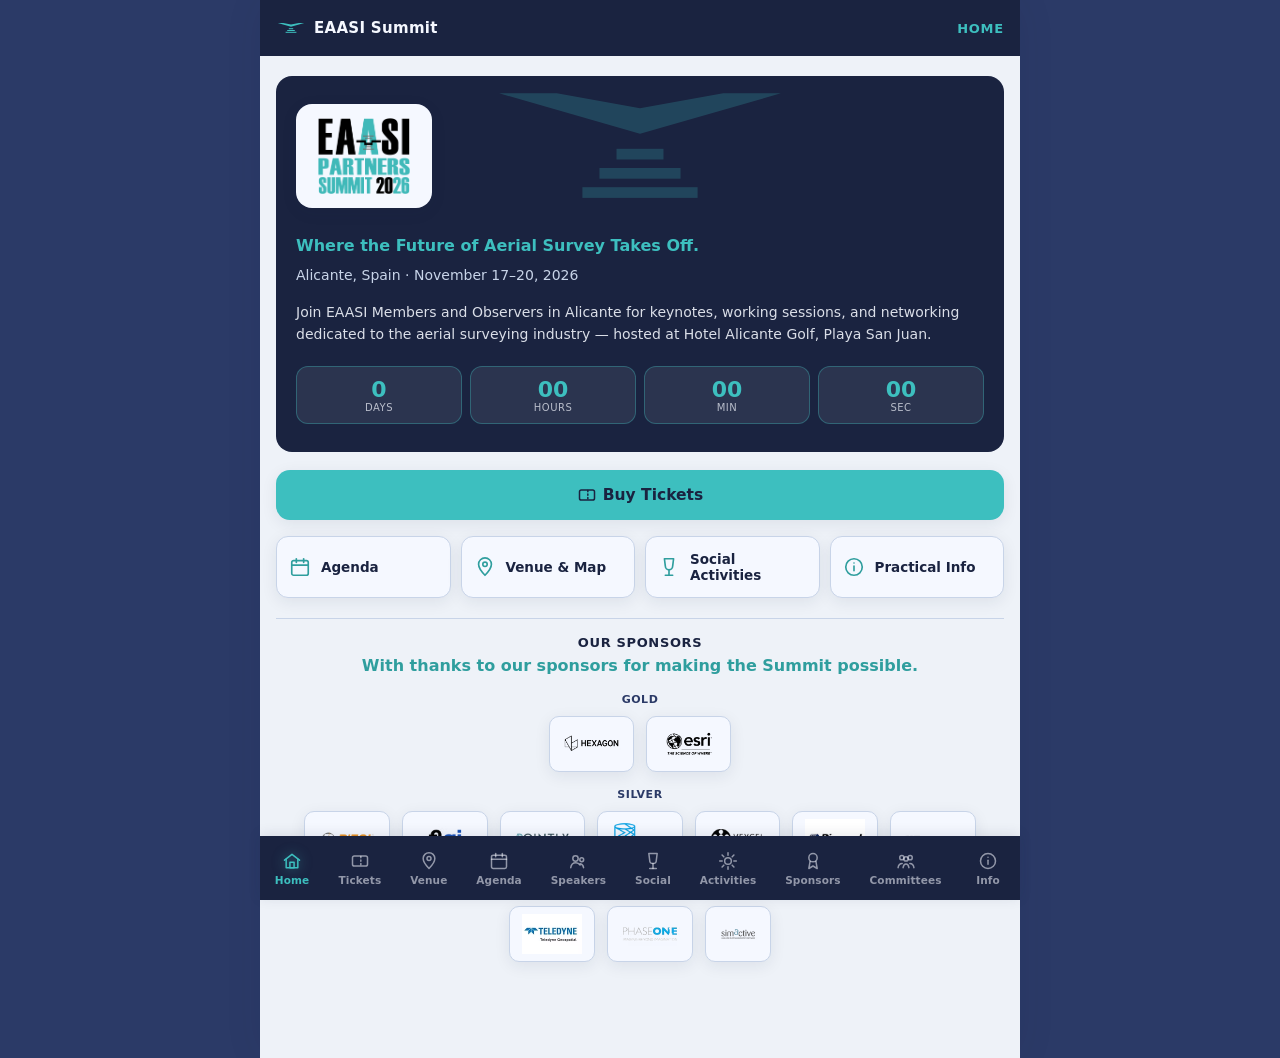
==== index.html @ a3c04e11 "Initial deploy of EAASI Summit 2026 PWA" ====
<!DOCTYPE html>
<html lang="en">
<head>
  <meta charset="UTF-8" />
  <meta name="viewport" content="width=device-width, initial-scale=1, viewport-fit=cover" />
  <title>EAASI Partners Summit 2026</title>
  <meta name="description" content="Agenda, venue, speakers, and event info for the EAASI Partners Summit 2026 in Alicante, Spain." />

  <link rel="manifest" href="/manifest.json" />
  <meta name="theme-color" content="#3DBFBF" />

  <link rel="icon" href="/icons/icon-192.png" type="image/png" />
  <link rel="apple-touch-icon" href="/icons/icon-192.png" />
  <meta name="apple-mobile-web-app-capable" content="yes" />
  <meta name="apple-mobile-web-app-status-bar-style" content="black-translucent" />
  <meta name="apple-mobile-web-app-title" content="EAASI Summit" />
  <meta name="mobile-web-app-capable" content="yes" />

  <link rel="stylesheet" href="/css/styles.css" />
</head>
<body>
  <div id="app-shell"></div>
  <script type="module" src="/js/main.js"></script>
</body>
</html>
---- css/styles.css ----
/* EAASI Partners Summit 2026 — design tokens (from BRIEF.md / README.md, keep exact) */
:root {
  --teal: #3DBFBF;
  --teal-dark: #2f9e9e;
  --navy: #1A2340;
  --mid-navy: #2B3A67;
  --slate: #2C3E50;
  --ice-blue: #EEF2F8;
  --cloud: #F5F8FF;
  --periwinkle: #C8D4E8;
  --gold: #C9A84C;
  --silver: #6A7A8E;
  --bronze: #A0704A;

  --font-sans: Calibri, "Segoe UI", system-ui, -apple-system, "Helvetica Neue", Arial, sans-serif;

  --radius-card: 16px;
  --radius-chip: 999px;
  --shadow-card: 0 4px 16px rgba(26, 35, 64, 0.08);
  --shadow-nav: 0 -2px 12px rgba(26, 35, 64, 0.10);

  --nav-height: 64px;
  --header-height: 56px;
  --app-max-width: 640px;
}

* { box-sizing: border-box; }

html, body {
  margin: 0;
  padding: 0;
  height: 100%;
}

body {
  font-family: var(--font-sans);
  color: var(--slate);
  background: var(--ice-blue);
  -webkit-font-smoothing: antialiased;
  overscroll-behavior-y: none;
}

#app-shell {
  max-width: var(--app-max-width);
  margin: 0 auto;
  min-height: 100vh;
  background: var(--ice-blue);
  display: flex;
  flex-direction: column;
  position: relative;
  box-shadow: 0 0 40px rgba(26, 35, 64, 0.06);
}

a { color: inherit; text-decoration: none; }
button { font-family: inherit; }

h1, h2, h3, h4 { margin: 0; font-weight: 700; color: var(--navy); }

/* ---------- Header ---------- */
.app-header {
  height: var(--header-height);
  display: flex;
  align-items: center;
  justify-content: space-between;
  padding: 0 16px;
  background: var(--navy);
  color: var(--cloud);
  position: sticky;
  top: 0;
  z-index: 20;
  flex-shrink: 0;
}
.app-header .brand {
  display: flex;
  align-items: center;
  gap: 8px;
  font-weight: 700;
  font-size: 15px;
  letter-spacing: 0.02em;
}
.app-header .brand .scan-glyph-mark {
  width: 30px;
  height: 15px;
  flex-shrink: 0;
}
.app-header .section-title {
  font-size: 13px;
  color: var(--teal);
  font-weight: 600;
  text-transform: uppercase;
  letter-spacing: 0.06em;
}

/* ---------- Hamburger button (mobile only) ---------- */
.hamburger-btn {
  display: flex;
  flex-direction: column;
  justify-content: center;
  align-items: flex-end;
  gap: 4px;
  width: 32px;
  height: 32px;
  padding: 6px 4px;
  background: none;
  border: none;
  cursor: pointer;
  flex-shrink: 0;
}
.hamburger-btn span {
  display: block;
  width: 100%;
  height: 2px;
  border-radius: 2px;
  background: var(--cloud);
}
.hamburger-btn span:nth-child(2) { width: 70%; }

/* ---------- Mobile nav drawer ---------- */
.mobile-menu {
  position: fixed;
  inset: 0;
  left: 50%;
  transform: translateX(-50%);
  width: 100%;
  max-width: var(--app-max-width);
  z-index: 60;
  background: var(--navy);
  display: flex;
  flex-direction: column;
}
.mobile-menu-header {
  height: var(--header-height);
  flex-shrink: 0;
  display: flex;
  align-items: center;
  justify-content: space-between;
  padding: 0 16px;
  border-bottom: 1px solid rgba(245, 248, 255, 0.1);
}
.mobile-menu-header .brand {
  display: flex;
  align-items: center;
  gap: 8px;
  font-weight: 700;
  font-size: 15px;
  color: var(--cloud);
}
.mobile-menu-list {
  flex: 1;
  overflow-y: auto;
  padding: 8px 16px 24px;
}
.mobile-menu-item {
  display: flex;
  align-items: center;
  gap: 16px;
  padding: 16px 6px;
  border-bottom: 1px solid rgba(245, 248, 255, 0.08);
  color: rgba(245, 248, 255, 0.8);
  font-size: 16px;
  font-weight: 700;
}
.mobile-menu-item svg { width: 22px; height: 22px; flex-shrink: 0; }
.mobile-menu-item.is-active { color: var(--teal); }

/* ---------- Main content ---------- */
main {
  flex: 1;
  padding: 20px 16px calc(var(--nav-height) + 28px);
}

.section-heading {
  position: relative;
  padding-left: 14px;
  margin-bottom: 16px;
}
.section-heading::before {
  content: "";
  position: absolute;
  left: 0;
  top: 2px;
  bottom: 2px;
  width: 4px;
  border-radius: 2px;
  background: var(--teal);
}
.section-heading h1 {
  font-size: 26px;
  line-height: 1.15;
}
.section-heading p {
  margin: 4px 0 0;
  color: var(--mid-navy);
  font-size: 14px;
}

/* ---------- Venue ---------- */
.venue-hero-img {
  display: block;
  width: 100%;
  height: 200px;
  object-fit: cover;
  border-radius: var(--radius-card);
  margin-bottom: 14px;
  box-shadow: var(--shadow-card);
}

/* ---------- Cards ---------- */
.card {
  background: var(--cloud);
  border: 1px solid var(--periwinkle);
  border-radius: var(--radius-card);
  box-shadow: var(--shadow-card);
  padding: 18px;
  margin-bottom: 14px;
  position: relative;
  overflow: hidden;
}
.card::before {
  content: "";
  position: absolute;
  top: 0; left: 0; right: 0;
  height: 4px;
  background: var(--teal);
}
.card.card--flush { padding: 0; overflow: hidden; }

/* ---------- Tickets ---------- */
.fee-table-heading {
  font-size: 16px;
  font-weight: 800;
  color: var(--teal-dark);
  padding: 16px 18px 6px;
}
.fee-row {
  display: flex;
  align-items: center;
  justify-content: space-between;
  gap: 10px;
  padding: 14px 18px;
  border-top: 1px dashed var(--periwinkle);
}
.fee-label {
  font-weight: 700;
  color: var(--navy);
  font-size: 14px;
}
.fee-tier {
  font-weight: 400;
  color: var(--mid-navy);
}
.fee-price {
  font-weight: 700;
  color: var(--slate);
  font-size: 15px;
  white-space: nowrap;
}
.card.card--tappable {
  cursor: pointer;
  transition: transform 0.15s ease, box-shadow 0.15s ease;
}
.card.card--tappable:active { transform: scale(0.98); }

.card h3 { font-size: 17px; margin-bottom: 4px; }
.card .meta {
  font-size: 13px;
  color: var(--mid-navy);
  display: flex;
  flex-wrap: wrap;
  gap: 4px 10px;
  margin-bottom: 8px;
}
.card .desc { font-size: 14px; line-height: 1.5; color: var(--slate); }

/* ---------- Buttons / chips ---------- */
.btn {
  display: inline-flex;
  align-items: center;
  justify-content: center;
  gap: 6px;
  border: none;
  border-radius: 12px;
  padding: 11px 18px;
  font-size: 14px;
  font-weight: 700;
  cursor: pointer;
  background: var(--teal);
  color: var(--navy);
}
.btn:active { background: var(--teal-dark); }
.buy-tickets-btn {
  width: 100%;
  padding: 15px 18px;
  font-size: 15.5px;
  border-radius: 14px;
  margin-bottom: 16px;
  box-shadow: var(--shadow-card);
}
.buy-tickets-btn svg { width: 20px; height: 20px; }
.btn.btn--ghost {
  background: transparent;
  border: 1.5px solid var(--teal);
  color: var(--navy);
}
.btn.btn--outline-light {
  background: transparent;
  border: 1.5px solid rgba(245, 248, 255, 0.5);
  color: var(--cloud);
}

.chip {
  display: inline-flex;
  align-items: center;
  padding: 7px 14px;
  border-radius: var(--radius-chip);
  font-size: 13px;
  font-weight: 600;
  background: var(--cloud);
  border: 1px solid var(--periwinkle);
  color: var(--mid-navy);
  cursor: pointer;
  white-space: nowrap;
}
.chip.is-active {
  background: var(--teal);
  border-color: var(--teal);
  color: var(--navy);
}

.chip-row {
  display: flex;
  gap: 8px;
  overflow-x: auto;
  padding-bottom: 4px;
  margin-bottom: 16px;
  -ms-overflow-style: none;
  scrollbar-width: none;
}
.chip-row::-webkit-scrollbar { display: none; }

.tag {
  display: inline-block;
  font-size: 11px;
  font-weight: 700;
  text-transform: uppercase;
  letter-spacing: 0.04em;
  padding: 3px 9px;
  border-radius: var(--radius-chip);
  background: var(--mid-navy);
  color: var(--cloud);
}

/* ---------- Bottom nav ---------- */
.bottom-nav {
  position: fixed;
  bottom: 0;
  left: 50%;
  transform: translateX(-50%);
  width: 100%;
  max-width: var(--app-max-width);
  height: var(--nav-height);
  background: var(--navy);
  box-shadow: var(--shadow-nav);
  display: flex;
  overflow-x: auto;
  z-index: 30;
  scrollbar-width: none;
}
.bottom-nav::-webkit-scrollbar { display: none; }

@media (max-width: 699px) {
  .bottom-nav { display: none; }
  main { padding-bottom: 28px; }
}

.nav-item {
  flex: 1 0 auto;
  min-width: 64px;
  display: flex;
  flex-direction: column;
  align-items: center;
  justify-content: center;
  gap: 3px;
  background: none;
  border: none;
  color: rgba(245, 248, 255, 0.55);
  padding: 6px 8px;
  font-size: 10.5px;
  font-weight: 600;
  letter-spacing: 0.01em;
}
.nav-item svg { width: 20px; height: 20px; }
.chevron { width: 18px; height: 18px; flex-shrink: 0; }
.external-icon { width: 15px; height: 15px; flex-shrink: 0; }
.sheet-close svg { width: 14px; height: 14px; }
.nav-item.is-active { color: var(--teal); }
.nav-item.is-active svg { filter: drop-shadow(0 0 6px rgba(61, 191, 191, 0.5)); }

/* ---------- Home hero ---------- */
.hero {
  position: relative;
  background: var(--navy);
  color: var(--cloud);
  border-radius: var(--radius-card);
  padding: 28px 20px 24px;
  margin-bottom: 18px;
  overflow: hidden;
}
.hero .scan-glyph-motif {
  position: absolute;
  top: -4px;
  left: 50%;
  transform: translateX(-50%);
  width: 320px;
  height: 160px;
  opacity: 0.22;
  pointer-events: none;
}
.hero .eyebrow {
  color: var(--teal);
  font-size: 13px;
  font-weight: 700;
  text-transform: uppercase;
  letter-spacing: 0.08em;
  margin-bottom: 8px;
  position: relative;
}
.hero .logo-badge {
  position: relative;
  display: inline-block;
  background: var(--cloud);
  border-radius: 16px;
  padding: 14px 22px;
  margin-bottom: 18px;
  box-shadow: var(--shadow-card);
}
.hero .logo-badge img {
  display: block;
  height: 76px;
  width: auto;
}
.hero-tagline {
  position: relative;
  color: var(--teal);
  font-weight: 800;
  font-size: 16px;
  line-height: 1.3;
  margin: 0 0 10px;
  max-width: 85%;
}
.sr-only {
  position: absolute;
  width: 1px;
  height: 1px;
  padding: 0;
  margin: -1px;
  overflow: hidden;
  clip: rect(0, 0, 0, 0);
  white-space: nowrap;
  border: 0;
}
.hero h1 {
  color: var(--cloud);
  font-size: 28px;
  line-height: 1.2;
  margin-bottom: 6px;
  position: relative;
  max-width: 80%;
}
.hero .location-dates {
  font-size: 14px;
  color: var(--periwinkle);
  margin-bottom: 18px;
  position: relative;
}
.hero .welcome {
  font-size: 14px;
  line-height: 1.6;
  color: rgba(245, 248, 255, 0.88);
  margin-bottom: 20px;
  position: relative;
}

.countdown {
  position: relative;
  display: grid;
  grid-template-columns: repeat(4, 1fr);
  gap: 8px;
  margin-bottom: 4px;
}
.countdown .unit {
  background: rgba(245, 248, 255, 0.08);
  border: 1px solid rgba(61, 191, 191, 0.35);
  border-radius: 12px;
  padding: 10px 4px;
  text-align: center;
}
.countdown .unit .num {
  font-size: 22px;
  font-weight: 800;
  color: var(--teal);
  font-variant-numeric: tabular-nums;
}
.countdown .unit .label {
  font-size: 10px;
  text-transform: uppercase;
  letter-spacing: 0.05em;
  color: rgba(245, 248, 255, 0.7);
}

.quick-links {
  display: grid;
  grid-template-columns: 1fr 1fr;
  gap: 10px;
  margin-bottom: 8px;
}
.quick-link {
  display: flex;
  align-items: center;
  gap: 10px;
  background: var(--cloud);
  border: 1px solid var(--periwinkle);
  border-radius: 12px;
  padding: 14px 12px;
  font-size: 13.5px;
  font-weight: 700;
  color: var(--navy);
  box-shadow: var(--shadow-card);
}
.quick-link .dot {
  width: 8px; height: 8px;
  border-radius: 50%;
  background: var(--teal);
  flex-shrink: 0;
}
.quick-link svg {
  width: 22px;
  height: 22px;
  flex-shrink: 0;
  color: var(--teal-dark);
}

/* ---------- Home sponsor strip ---------- */
.sponsor-strip {
  display: block;
  margin-top: 20px;
  padding: 16px 4px 4px;
  border-top: 1px solid var(--periwinkle);
}
.sponsor-strip-heading {
  font-size: 13px;
  font-weight: 800;
  text-transform: uppercase;
  letter-spacing: 0.05em;
  color: var(--navy);
  text-align: center;
}
.sponsor-strip-thanks {
  font-size: 16px;
  font-weight: 800;
  color: var(--teal-dark);
  text-align: center;
  margin: 6px 0 18px;
}
.sponsor-strip-group { margin-bottom: 16px; }
.sponsor-strip-group:last-child { margin-bottom: 0; }
.sponsor-strip-group .tier-label {
  font-size: 11px;
  font-weight: 800;
  text-transform: uppercase;
  letter-spacing: 0.05em;
  color: var(--mid-navy);
  margin-bottom: 10px;
  text-align: center;
}
.sponsor-strip-logos {
  display: flex;
  flex-wrap: wrap;
  justify-content: center;
  gap: 12px;
}
.sponsor-chip {
  background: var(--cloud);
  border: 1px solid var(--periwinkle);
  border-radius: 10px;
  padding: 6px 12px;
  height: 56px;
  display: flex;
  align-items: center;
  justify-content: center;
  box-shadow: var(--shadow-card);
}
.sponsor-chip img {
  max-height: 40px;
  max-width: 140px;
  object-fit: contain;
  display: block;
}
.sponsor-chip--text {
  font-size: 12px;
  font-weight: 700;
  color: var(--mid-navy);
}

/* ---------- Avatars / image placeholders ---------- */
.avatar {
  width: 56px;
  height: 56px;
  border-radius: 50%;
  flex-shrink: 0;
  display: flex;
  align-items: center;
  justify-content: center;
  background: var(--mid-navy);
  color: var(--cloud);
  font-weight: 700;
  font-size: 18px;
  overflow: hidden;
}
.avatar img { width: 100%; height: 100%; object-fit: cover; }
.avatar.avatar--lg { width: 88px; height: 88px; font-size: 26px; }

.img-placeholder {
  display: flex;
  align-items: center;
  justify-content: center;
  background: var(--mid-navy);
  color: var(--periwinkle);
  font-size: 12px;
  font-weight: 600;
  text-align: center;
  padding: 8px;
}

/* ---------- Lists / rows ---------- */
.list-row {
  display: flex;
  align-items: center;
  gap: 12px;
}

.speaker-grid {
  display: grid;
  grid-template-columns: 1fr 1fr;
  gap: 12px;
}
.speaker-card {
  background: var(--cloud);
  border: 1px solid var(--periwinkle);
  border-radius: var(--radius-card);
  box-shadow: var(--shadow-card);
  padding: 14px 12px;
  text-align: center;
  cursor: pointer;
}
.speaker-card .avatar { margin: 0 auto 10px; }
.speaker-card h4 { font-size: 14px; margin-bottom: 2px; }
.speaker-card .role { font-size: 12px; color: var(--mid-navy); }
.speaker-card .company { font-size: 12px; color: var(--slate); font-weight: 600; }

/* ---------- Sponsors ---------- */
.sponsor-row {
  display: flex;
  align-items: center;
  gap: 14px;
}
.sponsor-logo {
  width: 108px;
  height: 64px;
  border-radius: 12px;
  flex-shrink: 0;
  object-fit: contain;
}
.tier-badge {
  font-size: 11px;
  font-weight: 800;
  text-transform: uppercase;
  letter-spacing: 0.04em;
  padding: 3px 10px;
  border-radius: var(--radius-chip);
  color: #fff;
  display: inline-block;
}
.tier-badge.tier-gold { background: var(--gold); color: #3a2f0f; }
.tier-badge.tier-silver { background: var(--silver); }
.tier-badge.tier-bronze { background: var(--bronze); }

/* ---------- Committees ---------- */
.committee-members {
  margin-top: 10px;
  padding-top: 10px;
  border-top: 1px solid var(--periwinkle);
  font-size: 13px;
  color: var(--slate);
}
.committee-members ul { margin: 6px 0 0; padding-left: 18px; }

/* ---------- FAQ accordion ---------- */
.faq-item { border-bottom: 1px solid var(--periwinkle); }
.faq-item:last-child { border-bottom: none; }
.faq-question {
  width: 100%;
  text-align: left;
  background: none;
  border: none;
  padding: 14px 4px;
  display: flex;
  justify-content: space-between;
  align-items: center;
  gap: 10px;
  font-size: 14.5px;
  font-weight: 700;
  color: var(--navy);
  cursor: pointer;
}
.faq-question .chevron {
  flex-shrink: 0;
  transition: transform 0.2s ease;
  color: var(--teal);
}
.faq-item.is-open .chevron { transform: rotate(180deg); }
.faq-answer {
  max-height: 0;
  overflow: hidden;
  transition: max-height 0.2s ease;
  font-size: 14px;
  line-height: 1.6;
  color: var(--slate);
}
.faq-item.is-open .faq-answer { max-height: 300px; padding-bottom: 14px; }

/* ---------- Info grid (Practical Info) ---------- */
.info-grid {
  display: grid;
  grid-template-columns: 1fr 1fr;
  gap: 12px;
  margin-bottom: 14px;
}
.info-tile {
  background: var(--cloud);
  border: 1px solid var(--periwinkle);
  border-radius: 12px;
  padding: 12px;
}
.info-tile .label {
  font-size: 11px;
  text-transform: uppercase;
  letter-spacing: 0.05em;
  color: var(--teal-dark);
  font-weight: 800;
  margin-bottom: 4px;
}
.info-tile .value { font-size: 13.5px; line-height: 1.4; }

/* ---------- Day tabs (Agenda) ---------- */
.day-tabs {
  display: flex;
  gap: 8px;
  overflow-x: auto;
  margin-bottom: 16px;
  scrollbar-width: none;
}
.day-tabs::-webkit-scrollbar { display: none; }
.day-tab {
  flex-shrink: 0;
  background: var(--cloud);
  border: 1px solid var(--periwinkle);
  border-radius: 12px;
  padding: 10px 14px;
  text-align: center;
  cursor: pointer;
  min-width: 84px;
}
.day-tab .d1 { font-size: 11px; color: var(--mid-navy); font-weight: 700; text-transform: uppercase; }
.day-tab .d2 { font-size: 15px; font-weight: 800; color: var(--navy); }
.day-tab.is-active { background: var(--navy); border-color: var(--navy); }
.day-tab.is-active .d1 { color: var(--teal); }
.day-tab.is-active .d2 { color: var(--cloud); }

.agenda-sponsor-logo {
  max-height: 30px;
  max-width: 100px;
  object-fit: contain;
  display: block;
}
.agenda-sponsor-logo--text {
  font-size: 11px;
  font-weight: 700;
  color: var(--mid-navy);
  white-space: nowrap;
}

.session-time {
  display: flex;
  flex-direction: column;
  align-items: center;
  min-width: 52px;
  color: var(--navy);
  font-weight: 800;
  font-size: 13px;
}
.session-time .end { color: var(--mid-navy); font-weight: 600; font-size: 11.5px; }

/* ---------- Overlay / detail modal ---------- */
.overlay {
  position: fixed;
  inset: 0;
  z-index: 50;
  display: flex;
  align-items: flex-end;
  justify-content: center;
}
.overlay .backdrop {
  position: absolute;
  inset: 0;
  background: rgba(26, 35, 64, 0.55);
}
.overlay .sheet {
  position: relative;
  width: 100%;
  max-width: var(--app-max-width);
  max-height: 86vh;
  overflow-y: auto;
  background: var(--ice-blue);
  border-radius: 20px 20px 0 0;
  padding: 20px 18px calc(24px + env(safe-area-inset-bottom));
  animation: sheet-up 0.2s ease;
}
@keyframes sheet-up {
  from { transform: translateY(24px); opacity: 0; }
  to { transform: translateY(0); opacity: 1; }
}
.sheet-close {
  position: absolute;
  top: 14px;
  right: 14px;
  width: 32px;
  height: 32px;
  border-radius: 50%;
  border: none;
  background: var(--cloud);
  color: var(--navy);
  font-size: 16px;
  font-weight: 700;
  cursor: pointer;
  display: flex;
  align-items: center;
  justify-content: center;
  z-index: 2;
}

/* ---------- Section divider (navy rhythm) ---------- */
.divider-band {
  background: var(--navy);
  color: var(--cloud);
  border-radius: var(--radius-card);
  padding: 16px 18px;
  margin-bottom: 16px;
}
.divider-band h3 { color: var(--cloud); font-size: 15px; }
.divider-band p { color: rgba(245,248,255,0.75); font-size: 13px; margin: 4px 0 0; }

/* ---------- Loading / empty states ---------- */
.state-msg {
  text-align: center;
  padding: 40px 20px;
  color: var(--mid-navy);
  font-size: 14px;
}

/* ---------- Utility ---------- */
.mt-0 { margin-top: 0; }
.text-teal { color: var(--teal-dark); }
.external-icon { display: inline-block; margin-left: 4px; vertical-align: -1px; }

@media (min-width: 700px) {
  :root { --app-max-width: 760px; }
  body { background: var(--mid-navy); }
  .speaker-grid { grid-template-columns: repeat(3, 1fr); }
  .quick-links { grid-template-columns: repeat(4, 1fr); }
  .info-grid { grid-template-columns: repeat(3, 1fr); }
  .hamburger-btn { display: none; }
  .mobile-menu { display: none; }
}
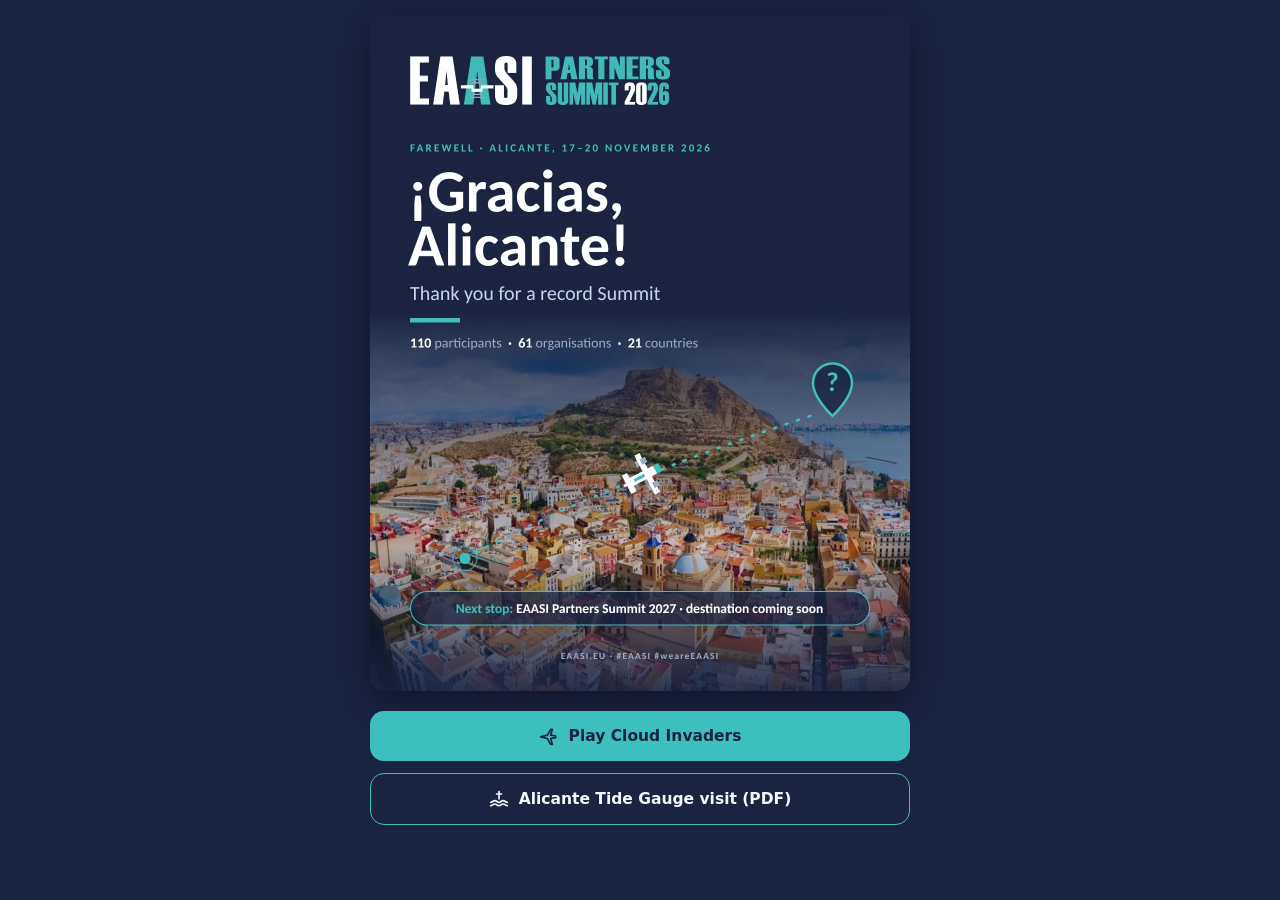
==== commit 89f23267: "Summit over: replace the event app with a farewell page (image, Cloud Invaders, tide-gauge PDF) Full" ====
--- a/index.html
+++ b/index.html
@@ -3,11 +3,11 @@
 <head>
   <meta charset="UTF-8" />
   <meta name="viewport" content="width=device-width, initial-scale=1, viewport-fit=cover" />
-  <title>EAASI Partners Summit 2026</title>
-  <meta name="description" content="Agenda, venue, speakers, and event info for the EAASI Partners Summit 2026 in Alicante, Spain." />
+  <title>EAASI Partners Summit 2026 — Thank you, Alicante</title>
+  <meta name="description" content="Thank you for a record EAASI Partners Summit 2026 in Alicante. Next stop: EAASI Partners Summit 2027, destination coming soon." />
 
   <link rel="manifest" href="/manifest.json" />
-  <meta name="theme-color" content="#3DBFBF" />
+  <meta name="theme-color" content="#1A2340" />
 
   <link rel="icon" href="/icons/icon-192.png" type="image/png" />
   <link rel="apple-touch-icon" href="/icons/icon-192.png" />
@@ -16,10 +16,49 @@
   <meta name="apple-mobile-web-app-title" content="EAASI Summit" />
   <meta name="mobile-web-app-capable" content="yes" />
 
-  <link rel="stylesheet" href="/css/styles.css" />
+  <!-- Farewell page shown between summits. The full 2026 event app is archived in
+       "EAASI Partners Summit Event App/archive/2026-alicante-app" and git tag alicante-2026-final. -->
+  <style>
+    :root { --navy: #1A2340; --navy-2: #2B3A67; --teal: #3DBFBF; --white: #F5F8FF; --steel: #9AA8C7; }
+    * { box-sizing: border-box; }
+    html, body { margin: 0; background: var(--navy); color: var(--white); }
+    body {
+      min-height: 100vh;
+      font-family: system-ui, -apple-system, "Segoe UI", Roboto, sans-serif;
+      display: flex; flex-direction: column; align-items: center;
+      padding: max(16px, env(safe-area-inset-top)) 16px max(24px, env(safe-area-inset-bottom));
+    }
+    main { width: 100%; max-width: 540px; }
+    .farewell { display: block; width: 100%; height: auto; border-radius: 14px; box-shadow: 0 10px 30px rgba(0, 0, 0, .35); }
+    .links { display: grid; gap: 12px; margin-top: 20px; }
+    .btn {
+      display: flex; align-items: center; justify-content: center; gap: 10px;
+      padding: 15px 18px; border-radius: 14px; font-size: 15.5px; font-weight: 700;
+      text-decoration: none; text-align: center;
+    }
+    .btn svg { width: 20px; height: 20px; flex: none; fill: none; stroke: currentColor; stroke-width: 2; stroke-linecap: round; stroke-linejoin: round; }
+    .btn--primary { background: var(--teal); color: var(--navy); }
+    .btn--outline { border: 1.5px solid var(--teal); color: var(--white); }
+    .btn:active { opacity: .85; }
+  </style>
 </head>
 <body>
-  <div id="app-shell"></div>
-  <script type="module" src="/js/main.js"></script>
+  <main>
+    <img class="farewell" src="/assets/farewell-2026.webp" width="1080" height="1350"
+      alt="EAASI Partners Summit 2026, Alicante, 17–20 November 2026. ¡Gracias, Alicante! Thank you for a record Summit: 110 participants, 61 organisations, 21 countries. Next stop: EAASI Partners Summit 2027, destination coming soon." />
+    <div class="links">
+      <a class="btn btn--primary" href="/play/">
+        <svg viewBox="0 0 24 24" aria-hidden="true"><path d="M2 13l8-2 4-7h2l-2 7 6 1v2l-6 1 2 7h-2l-4-7-8-2z"/></svg>
+        Play Cloud Invaders
+      </a>
+      <a class="btn btn--outline" href="/assets/docs/alicante-tide-gauge-brochure-en.pdf">
+        <svg viewBox="0 0 24 24" aria-hidden="true"><path d="M2 16c2.5 0 2.5-2 5-2s2.5 2 5 2 2.5-2 5-2 2.5 2 5 2"/><path d="M2 20c2.5 0 2.5-2 5-2s2.5 2 5 2 2.5-2 5-2 2.5 2 5 2"/><path d="M12 3v9"/><path d="M9 6h6"/></svg>
+        Alicante Tide Gauge visit (PDF)
+      </a>
+    </div>
+  </main>
+  <script>
+    if ("serviceWorker" in navigator) navigator.serviceWorker.register("/service-worker.js").catch(() => {});
+  </script>
 </body>
 </html>
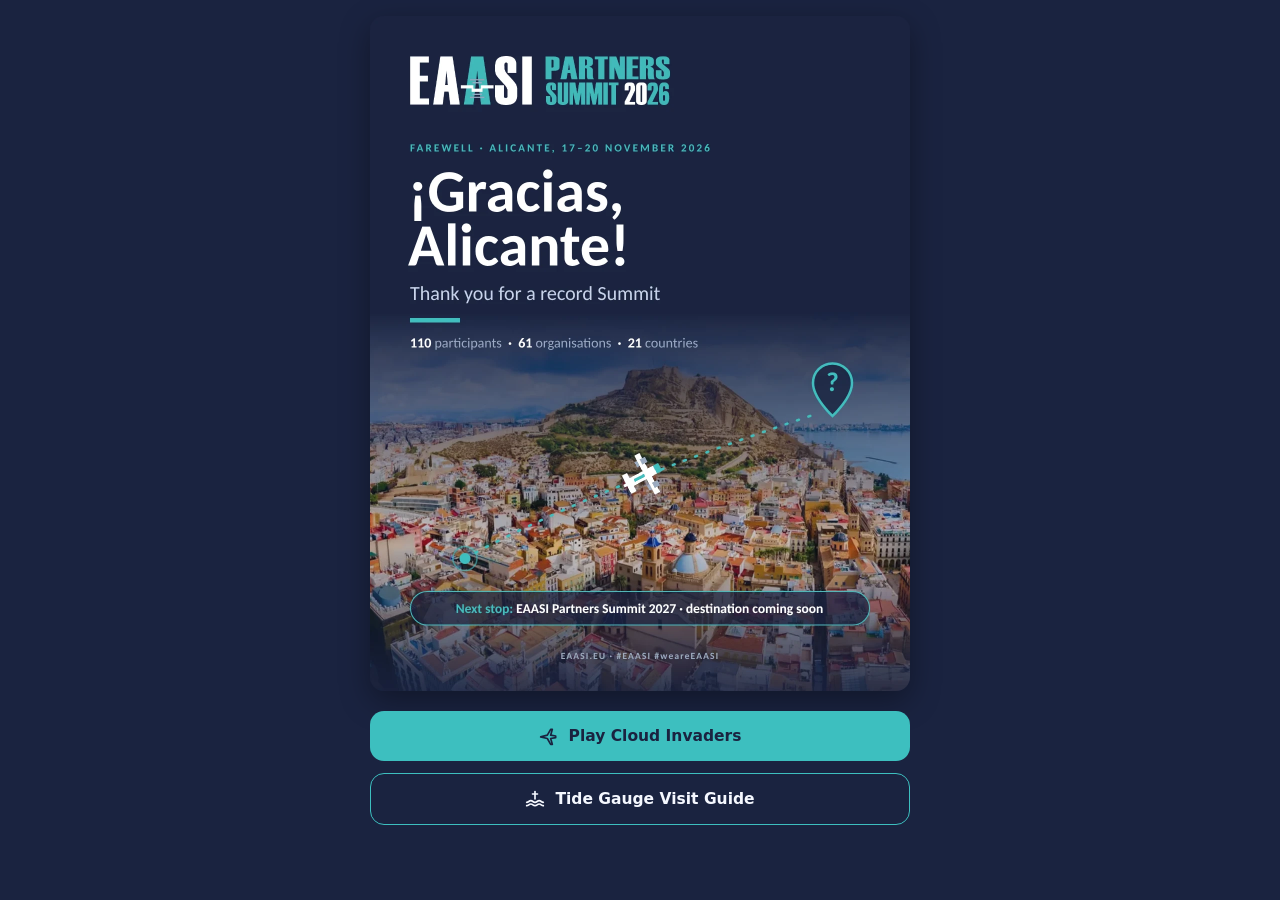
==== commit bb05680a: "Farewell: link the tide-gauge visit guide instead of the IGN PDF Co-Authored-By: Claude Opus 5.5 <no" ====
--- a/index.html
+++ b/index.html
@@ -51,9 +51,9 @@
         <svg viewBox="0 0 24 24" aria-hidden="true"><path d="M2 13l8-2 4-7h2l-2 7 6 1v2l-6 1 2 7h-2l-4-7-8-2z"/></svg>
         Play Cloud Invaders
       </a>
-      <a class="btn btn--outline" href="/assets/docs/alicante-tide-gauge-brochure-en.pdf">
+      <a class="btn btn--outline" href="https://claude.ai/artifact/BkwKufdw5r8dfRHXHVQQkc" target="_blank" rel="noopener">
         <svg viewBox="0 0 24 24" aria-hidden="true"><path d="M2 16c2.5 0 2.5-2 5-2s2.5 2 5 2 2.5-2 5-2 2.5 2 5 2"/><path d="M2 20c2.5 0 2.5-2 5-2s2.5 2 5 2 2.5-2 5-2 2.5 2 5 2"/><path d="M12 3v9"/><path d="M9 6h6"/></svg>
-        Alicante Tide Gauge visit (PDF)
+        Tide Gauge Visit Guide
       </a>
     </div>
   </main>
